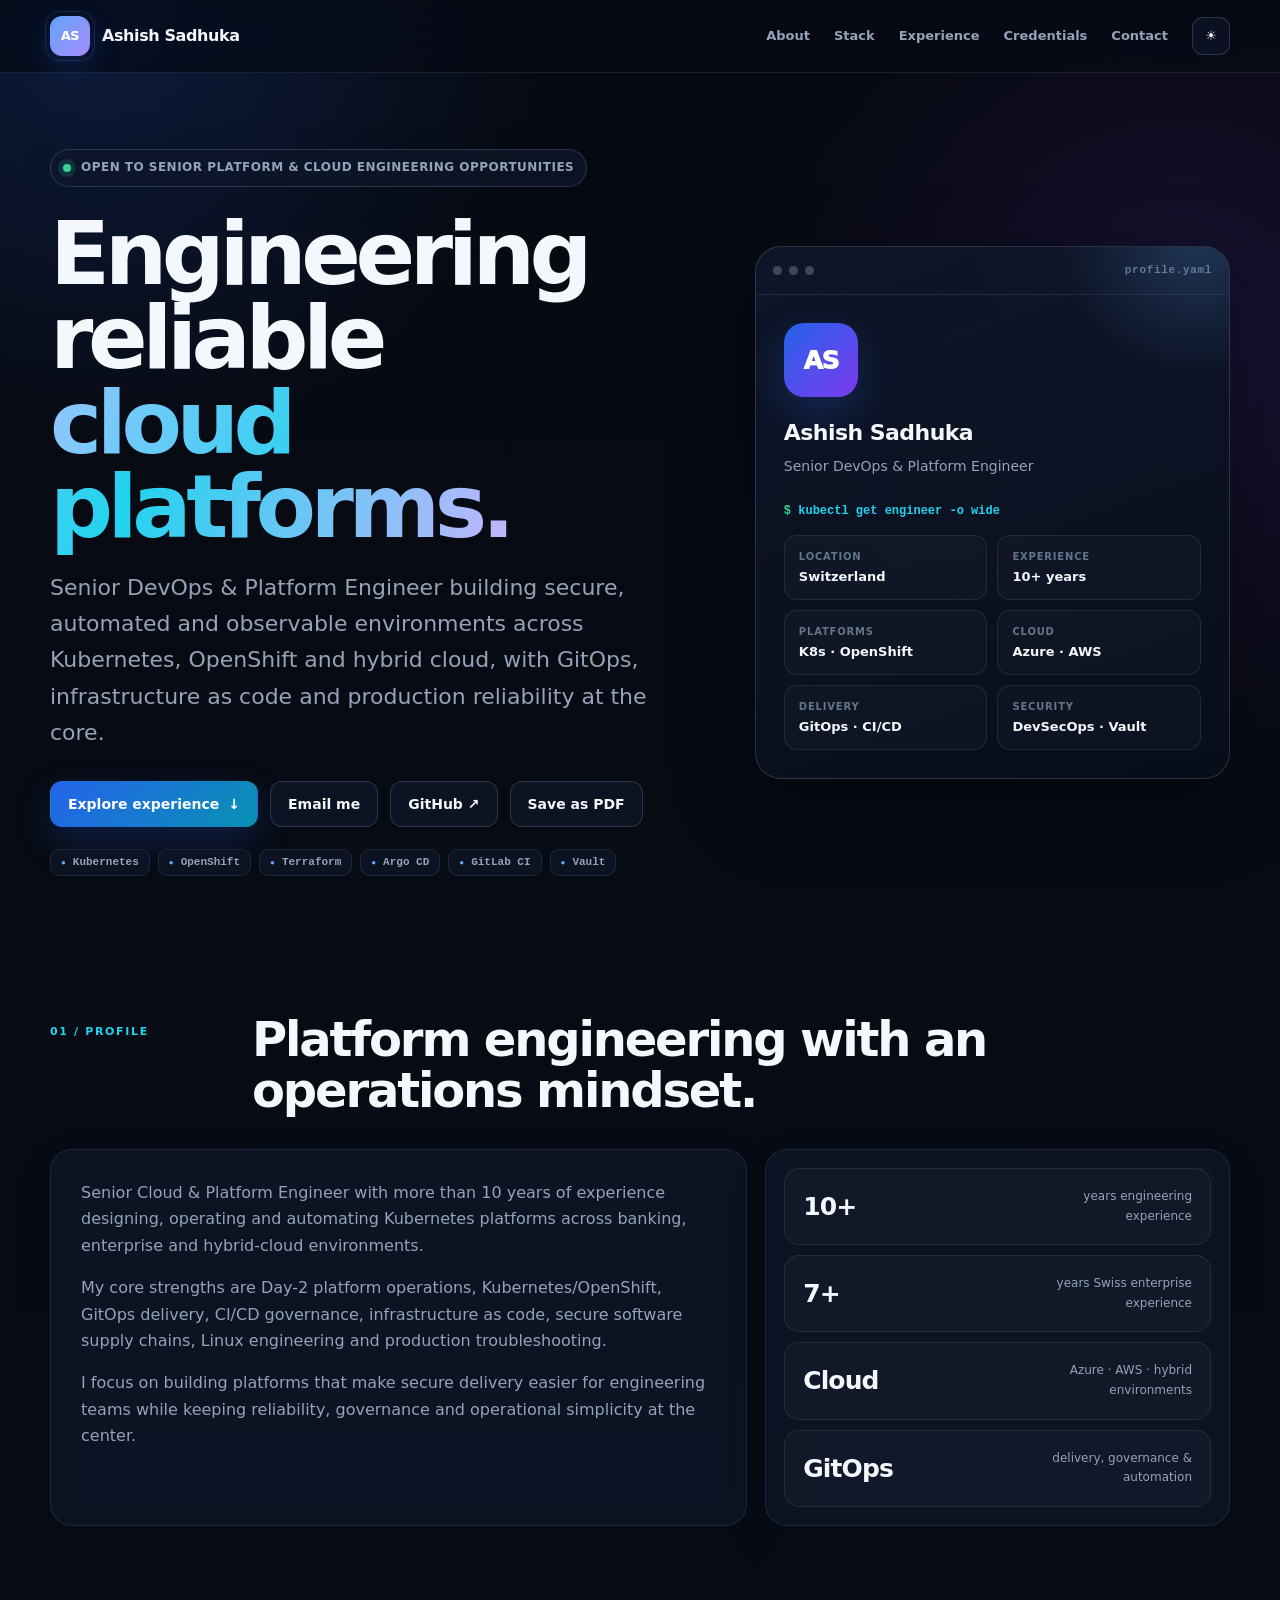
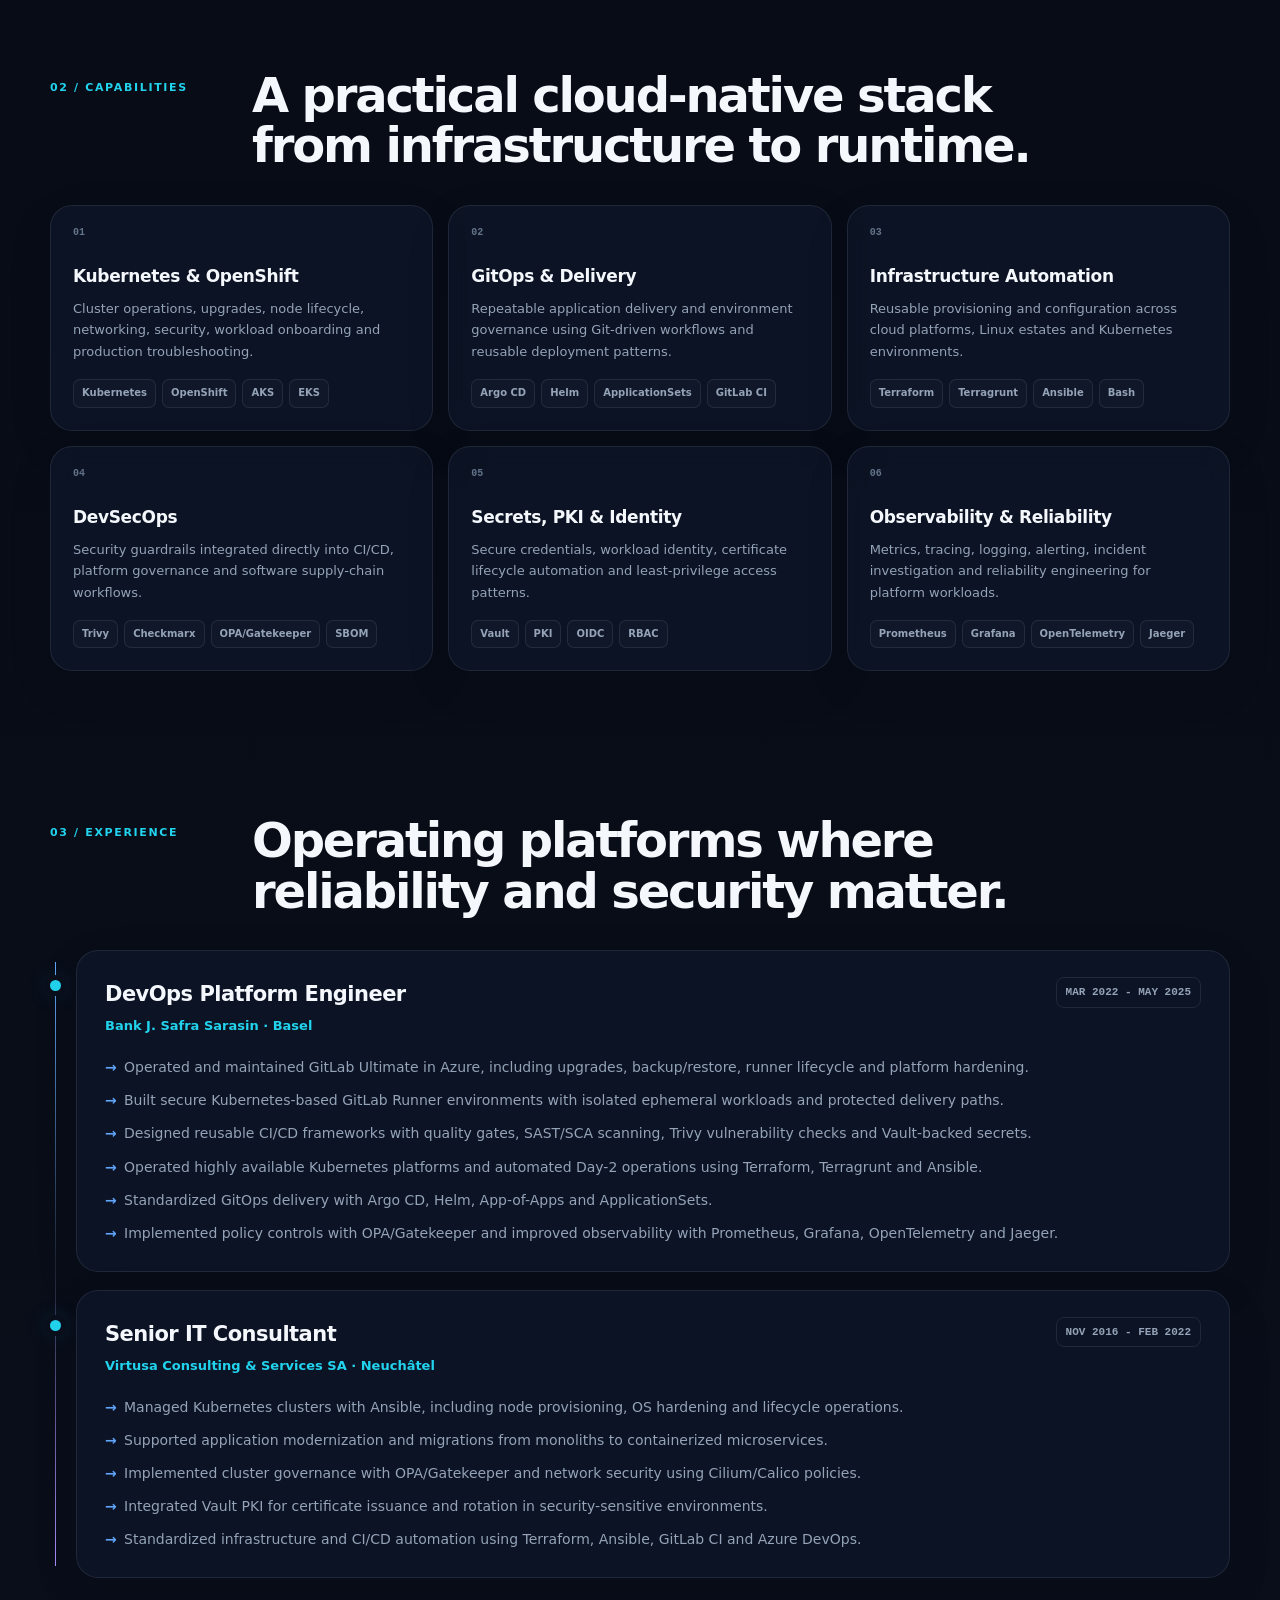
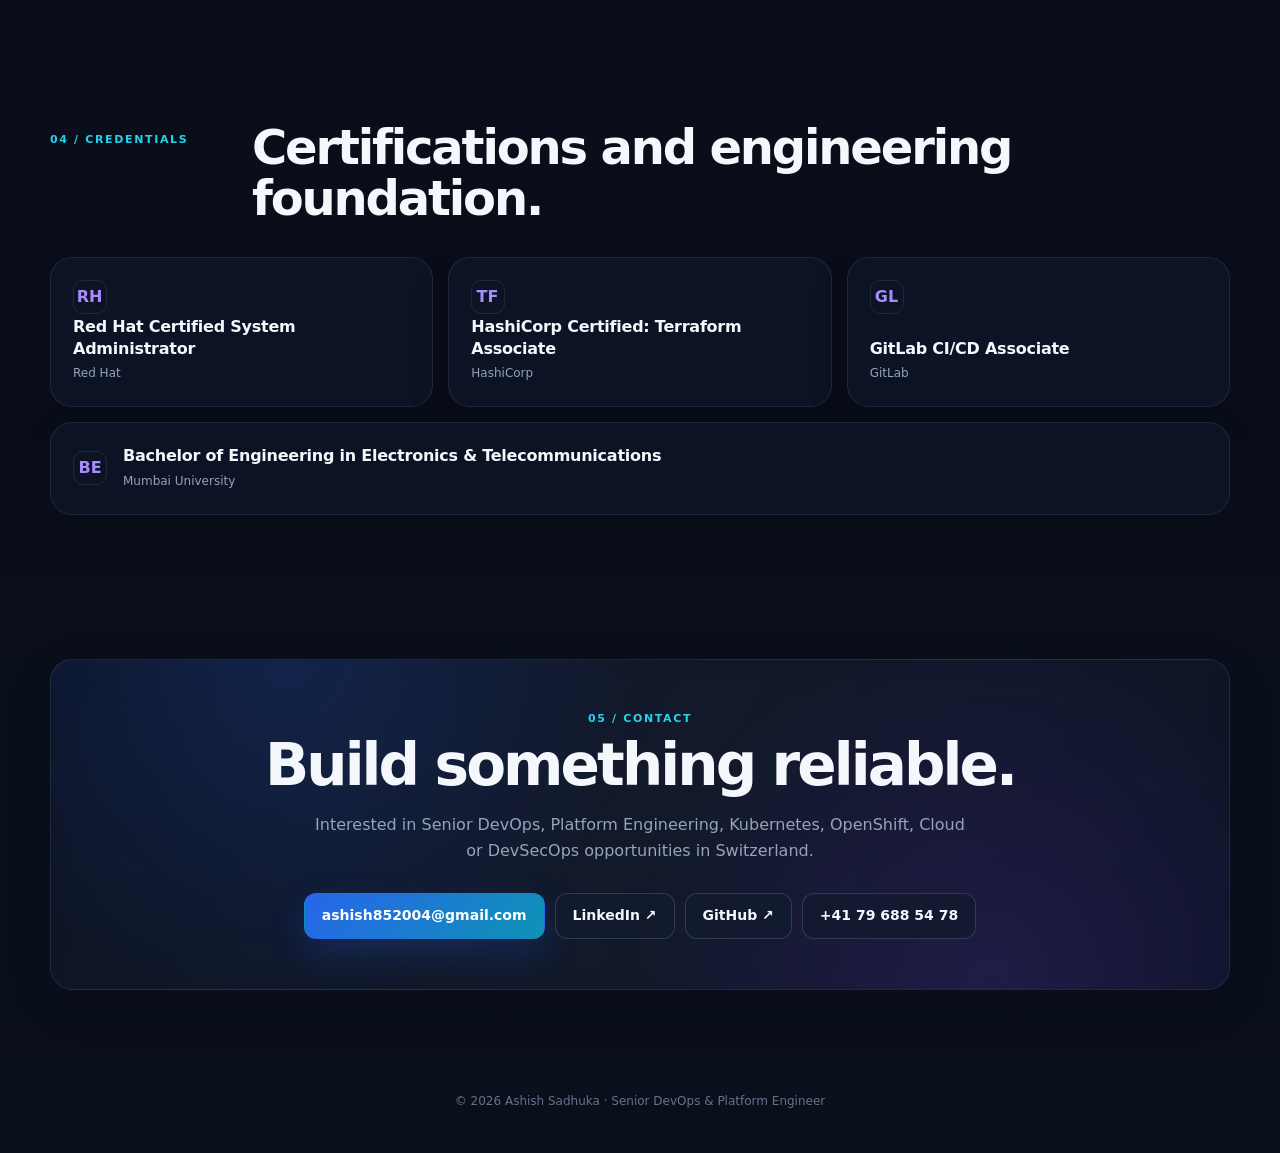
==== resume.html @ b778c5a0 "Build portfolio blog and email contact site" ====
<!DOCTYPE html>
<html lang="en">
<head>
  <meta charset="UTF-8" />
  <meta name="viewport" content="width=device-width, initial-scale=1.0" />
  <meta name="description" content="Ashish Sadhuka, Senior DevOps & Platform Engineer specializing in Kubernetes, OpenShift, GitOps, DevSecOps, Terraform and cloud platforms." />
  <meta name="theme-color" content="#070a12" />
  <meta property="og:title" content="Ashish Sadhuka | Senior DevOps & Platform Engineer" />
  <meta property="og:description" content="Kubernetes, OpenShift, GitOps, DevSecOps, Terraform and cloud platform engineering." />
  <title>Ashish Sadhuka | Senior DevOps & Platform Engineer</title>
  <style>
    :root {
      --bg: #070a12;
      --bg-2: #0a0f1c;
      --surface: rgba(15, 23, 42, 0.72);
      --surface-2: rgba(17, 24, 39, 0.94);
      --surface-hover: rgba(23, 34, 55, 0.92);
      --text: #f4f7fb;
      --muted: #94a3b8;
      --muted-2: #64748b;
      --line: rgba(148, 163, 184, 0.14);
      --line-strong: rgba(148, 163, 184, 0.24);
      --blue: #60a5fa;
      --cyan: #22d3ee;
      --violet: #a78bfa;
      --green: #34d399;
      --shadow: 0 24px 80px rgba(0,0,0,.36);
      --radius: 22px;
      --max: 1180px;
    }

    body.light {
      --bg: #f7f9fc;
      --bg-2: #eef2f7;
      --surface: rgba(255,255,255,.82);
      --surface-2: #ffffff;
      --surface-hover: #ffffff;
      --text: #0f172a;
      --muted: #5f6f84;
      --muted-2: #7c8a9c;
      --line: rgba(15,23,42,.10);
      --line-strong: rgba(15,23,42,.16);
      --blue: #2563eb;
      --cyan: #0891b2;
      --violet: #7c3aed;
      --green: #059669;
      --shadow: 0 24px 70px rgba(15,23,42,.10);
    }

    * { box-sizing: border-box; }
    html { scroll-behavior: smooth; }
    body {
      margin: 0;
      color: var(--text);
      background:
        radial-gradient(circle at 8% 0%, rgba(37,99,235,.20), transparent 28rem),
        radial-gradient(circle at 92% 8%, rgba(124,58,237,.14), transparent 26rem),
        linear-gradient(180deg, var(--bg), var(--bg-2));
      font-family: Inter, ui-sans-serif, system-ui, -apple-system, BlinkMacSystemFont, "Segoe UI", sans-serif;
      line-height: 1.65;
      min-height: 100vh;
      overflow-x: hidden;
      transition: color .2s ease, background .2s ease;
    }

    body::before {
      content: "";
      position: fixed;
      inset: 0;
      pointer-events: none;
      z-index: -1;
      background-image:
        linear-gradient(var(--line) 1px, transparent 1px),
        linear-gradient(90deg, var(--line) 1px, transparent 1px);
      background-size: 52px 52px;
      mask-image: linear-gradient(to bottom, rgba(0,0,0,.38), transparent 64%);
      opacity: .28;
    }

    *::selection { background: rgba(96,165,250,.28); }
    a { color: inherit; text-decoration: none; }
    button { font: inherit; }
    .wrap { width: min(calc(100% - 40px), var(--max)); margin: 0 auto; }

    .nav-shell {
      position: sticky;
      top: 0;
      z-index: 100;
      border-bottom: 1px solid var(--line);
      background: color-mix(in srgb, var(--bg) 72%, transparent);
      backdrop-filter: blur(18px) saturate(150%);
    }

    nav {
      min-height: 72px;
      display: flex;
      align-items: center;
      justify-content: space-between;
      gap: 22px;
    }

    .brand { display:flex; align-items:center; gap:12px; font-weight:850; letter-spacing:-.025em; }
    .brand-mark {
      width: 40px;
      height: 40px;
      border-radius: 12px;
      display: grid;
      place-items: center;
      color: white;
      font-size: 13px;
      font-weight: 900;
      background: linear-gradient(135deg, var(--blue), var(--violet));
      box-shadow: 0 10px 28px rgba(37,99,235,.25);
      position: relative;
    }
    .brand-mark::after {
      content: "";
      position:absolute;
      inset:-5px;
      border:1px solid rgba(96,165,250,.16);
      border-radius:15px;
    }

    .nav-links { display:flex; align-items:center; gap:24px; color:var(--muted); font-size:13px; font-weight:700; }
    .nav-links a { transition: color .18s ease; }
    .nav-links a:hover { color: var(--text); }
    .icon-btn {
      width: 38px;
      height: 38px;
      border-radius: 11px;
      border: 1px solid var(--line-strong);
      background: var(--surface);
      color: var(--text);
      cursor:pointer;
      transition: .18s ease;
    }
    .icon-btn:hover { transform: translateY(-1px); border-color: rgba(96,165,250,.45); }

    .hero {
      min-height: calc(100vh - 72px);
      padding: 76px 0 66px;
      display:grid;
      grid-template-columns: minmax(0, 1.15fr) minmax(330px, .85fr);
      gap: 62px;
      align-items:center;
    }

    .eyebrow {
      display:inline-flex;
      align-items:center;
      gap:10px;
      padding:8px 12px;
      border-radius:999px;
      border:1px solid var(--line-strong);
      background:var(--surface);
      color:var(--muted);
      font-size:12px;
      font-weight:800;
      letter-spacing:.04em;
      text-transform:uppercase;
      box-shadow: 0 10px 40px rgba(0,0,0,.08);
    }
    .dot {
      width:8px;
      height:8px;
      border-radius:999px;
      background:var(--green);
      box-shadow:0 0 0 5px color-mix(in srgb,var(--green) 14%,transparent);
    }

    h1 {
      margin: 25px 0 20px;
      font-size: clamp(48px, 7vw, 88px);
      line-height: .96;
      letter-spacing: -.062em;
      max-width: 850px;
    }
    .gradient-text {
      background: linear-gradient(110deg, #93c5fd 0%, var(--cyan) 45%, #c4b5fd 100%);
      -webkit-background-clip:text;
      background-clip:text;
      color:transparent;
    }
    body.light .gradient-text { background:linear-gradient(110deg,#2563eb,#0891b2,#7c3aed); -webkit-background-clip:text; background-clip:text; color:transparent; }

    .hero-sub {
      margin: 0;
      max-width: 770px;
      color: var(--muted);
      font-size: clamp(18px, 2vw, 22px);
      line-height:1.65;
    }

    .actions { display:flex; flex-wrap:wrap; gap:12px; margin-top:30px; }
    .btn {
      display:inline-flex;
      align-items:center;
      justify-content:center;
      gap:9px;
      min-height:46px;
      padding:0 17px;
      border:1px solid var(--line-strong);
      border-radius:12px;
      background:var(--surface);
      color:var(--text);
      font-weight:800;
      font-size:14px;
      cursor:pointer;
      transition: transform .18s ease, border-color .18s ease, background .18s ease;
    }
    .btn:hover { transform:translateY(-2px); border-color:rgba(96,165,250,.5); background:var(--surface-hover); }
    .btn.primary {
      border-color:transparent;
      color:#fff;
      background:linear-gradient(135deg,#2563eb,#0891b2);
      box-shadow:0 14px 35px rgba(37,99,235,.22);
    }

    .hero-side { position:relative; }
    .terminal {
      position:relative;
      overflow:hidden;
      border:1px solid var(--line-strong);
      border-radius:26px;
      background:linear-gradient(160deg, rgba(15,23,42,.94), rgba(8,14,27,.88));
      box-shadow:var(--shadow);
    }
    body.light .terminal { background:linear-gradient(160deg,#fff,#f8fafc); }
    .terminal::before {
      content:"";
      position:absolute;
      width:280px;
      height:280px;
      border-radius:50%;
      top:-150px;
      right:-110px;
      background:radial-gradient(circle,rgba(96,165,250,.23),transparent 70%);
    }
    .terminal-bar {
      min-height:48px;
      padding:0 17px;
      display:flex;
      align-items:center;
      justify-content:space-between;
      border-bottom:1px solid var(--line);
      color:var(--muted-2);
      font: 700 11px/1 ui-monospace,SFMono-Regular,Menlo,Consolas,monospace;
      letter-spacing:.06em;
    }
    .terminal-dots { display:flex; gap:7px; }
    .terminal-dots i { width:9px; height:9px; border-radius:50%; display:block; background:var(--muted-2); opacity:.55; }
    .terminal-body { padding:28px; position:relative; z-index:1; }
    .avatar {
      width:74px;
      height:74px;
      border-radius:20px;
      display:grid;
      place-items:center;
      color:#fff;
      font-size:25px;
      font-weight:950;
      letter-spacing:-.05em;
      background:linear-gradient(135deg,#2563eb,#7c3aed);
      box-shadow:0 16px 42px rgba(37,99,235,.26);
      margin-bottom:18px;
    }
    .mini-title { font-size:22px; font-weight:900; letter-spacing:-.025em; }
    .mini-role { margin-top:3px; color:var(--muted); font-size:14px; }
    .command { margin:24px 0 4px; color:var(--cyan); font:700 12px/1.6 ui-monospace,SFMono-Regular,Menlo,Consolas,monospace; }
    .command::before { content:"$ "; color:var(--green); }
    .profile-grid { display:grid; grid-template-columns:1fr 1fr; gap:10px; margin-top:14px; }
    .profile-cell {
      padding:13px 14px;
      border:1px solid var(--line);
      border-radius:13px;
      background:rgba(255,255,255,.025);
    }
    body.light .profile-cell { background:rgba(15,23,42,.025); }
    .profile-cell small { display:block; color:var(--muted-2); font-size:10px; font-weight:850; text-transform:uppercase; letter-spacing:.08em; margin-bottom:3px; }
    .profile-cell strong { display:block; font-size:13px; line-height:1.35; }

    .tech-strip {
      margin-top: 22px;
      display:flex;
      flex-wrap:wrap;
      gap:8px;
    }
    .tech-pill {
      display:inline-flex;
      align-items:center;
      gap:7px;
      padding:7px 10px;
      border-radius:9px;
      border:1px solid var(--line);
      background:var(--surface);
      color:var(--muted);
      font:700 11px/1 ui-monospace,SFMono-Regular,Menlo,Consolas,monospace;
    }
    .tech-pill::before { content:"●"; color:var(--blue); font-size:8px; }

    .section { padding: 72px 0; }
    .section-title { display:grid; grid-template-columns:180px 1fr; gap:22px; align-items:start; margin-bottom:34px; }
    .section-kicker { color:var(--cyan); font-size:11px; font-weight:900; letter-spacing:.15em; text-transform:uppercase; padding-top:9px; }
    .section-title h2 { margin:0; font-size:clamp(30px,4vw,48px); line-height:1.05; letter-spacing:-.045em; max-width:780px; }

    .card {
      border:1px solid var(--line);
      background:var(--surface);
      border-radius:var(--radius);
      box-shadow:0 16px 50px rgba(0,0,0,.08);
      backdrop-filter:blur(10px);
    }

    .about-grid { display:grid; grid-template-columns:1.2fr .8fr; gap:18px; }
    .about-copy { padding:30px; }
    .about-copy p { margin:0 0 16px; color:var(--muted); font-size:16px; }
    .about-copy p:last-child { margin-bottom:0; }
    .metrics { padding:18px; display:grid; grid-template-columns:1fr; gap:10px; }
    .metric {
      padding:17px 18px;
      border:1px solid var(--line);
      border-radius:15px;
      background:rgba(255,255,255,.022);
      display:flex;
      align-items:center;
      justify-content:space-between;
      gap:20px;
    }
    body.light .metric { background:rgba(15,23,42,.018); }
    .metric strong { font-size:25px; letter-spacing:-.035em; }
    .metric span { color:var(--muted); font-size:12px; text-align:right; max-width:150px; }

    .skills { display:grid; grid-template-columns:repeat(3,minmax(0,1fr)); gap:15px; }
    .skill-card {
      padding:22px;
      position:relative;
      overflow:hidden;
      transition:transform .2s ease,border-color .2s ease,background .2s ease;
    }
    .skill-card:hover { transform:translateY(-4px); border-color:rgba(96,165,250,.34); background:var(--surface-hover); }
    .skill-no { color:var(--muted-2); font:800 10px/1 ui-monospace,SFMono-Regular,Menlo,Consolas,monospace; margin-bottom:24px; }
    .skill-card h3 { margin:0 0 8px; font-size:17px; letter-spacing:-.02em; }
    .skill-card p { margin:0; color:var(--muted); font-size:13px; min-height:62px; }
    .tags { display:flex; flex-wrap:wrap; gap:6px; margin-top:17px; }
    .tag { padding:5px 8px; border-radius:7px; border:1px solid var(--line); color:var(--muted); font-size:10px; font-weight:800; background:rgba(255,255,255,.02); }

    .timeline { position:relative; padding-left:26px; }
    .timeline::before { content:""; position:absolute; left:5px; top:12px; bottom:12px; width:1px; background:linear-gradient(var(--blue),var(--line),var(--violet)); }
    .job { position:relative; margin-bottom:18px; }
    .job:last-child { margin-bottom:0; }
    .job::before { content:""; position:absolute; left:-26px; top:30px; width:11px; height:11px; border-radius:50%; background:var(--cyan); box-shadow:0 0 0 5px var(--bg-2),0 0 22px rgba(34,211,238,.38); }
    .job-card { padding:26px 28px; }
    .job-head { display:flex; align-items:flex-start; justify-content:space-between; gap:20px; }
    .job h3 { margin:0; font-size:21px; letter-spacing:-.025em; }
    .company { margin-top:3px; color:var(--cyan); font-weight:800; font-size:13px; }
    .date { color:var(--muted); font:700 11px/1.5 ui-monospace,SFMono-Regular,Menlo,Consolas,monospace; white-space:nowrap; padding:6px 9px; border:1px solid var(--line); border-radius:8px; }
    .job ul { margin:20px 0 0; padding:0; list-style:none; display:grid; gap:10px; }
    .job li { color:var(--muted); font-size:14px; padding-left:19px; position:relative; }
    .job li::before { content:"→"; position:absolute; left:0; color:var(--blue); font-weight:900; }

    .cert-grid { display:grid; grid-template-columns:repeat(3,minmax(0,1fr)); gap:15px; }
    .cert { padding:22px; min-height:150px; display:flex; flex-direction:column; justify-content:space-between; transition:transform .2s ease,border-color .2s ease; }
    .cert:hover { transform:translateY(-3px); border-color:rgba(167,139,250,.36); }
    .cert-icon { width:34px; height:34px; border-radius:10px; display:grid; place-items:center; border:1px solid var(--line); color:var(--violet); font-weight:900; }
    .cert-name { font-weight:850; letter-spacing:-.015em; line-height:1.35; }
    .cert-org { margin-top:5px; color:var(--muted); font-size:12px; }
    .education { grid-column:1/-1; min-height:auto; display:grid; grid-template-columns:auto 1fr; align-items:center; gap:16px; }

    .contact {
      padding:50px;
      position:relative;
      overflow:hidden;
      text-align:center;
      background:
        radial-gradient(circle at 20% 0%,rgba(37,99,235,.18),transparent 35%),
        radial-gradient(circle at 80% 100%,rgba(124,58,237,.16),transparent 36%),
        var(--surface);
    }
    .contact::before { content:""; position:absolute; inset:0; background:linear-gradient(120deg,transparent,rgba(255,255,255,.025),transparent); pointer-events:none; }
    .contact .section-kicker { padding:0; }
    .contact h2 { margin:8px auto 0; font-size:clamp(34px,5vw,58px); line-height:1; letter-spacing:-.05em; }
    .contact p { max-width:650px; margin:18px auto 28px; color:var(--muted); }
    .contact-links { display:flex; justify-content:center; flex-wrap:wrap; gap:10px; }

    footer { padding:30px 0 42px; color:var(--muted-2); font-size:12px; text-align:center; }

    .reveal { opacity:0; transform:translateY(14px); transition:opacity .5s ease,transform .5s ease; }
    .reveal.visible { opacity:1; transform:none; }

    @media (max-width: 960px) {
      .hero { grid-template-columns:1fr; min-height:auto; padding-top:62px; }
      .hero-side { max-width:650px; }
      .skills, .cert-grid { grid-template-columns:1fr 1fr; }
      .section-title { grid-template-columns:1fr; gap:8px; }
      .section-kicker { padding-top:0; }
    }

    @media (max-width: 680px) {
      .wrap { width:min(calc(100% - 24px),var(--max)); }
      .nav-links a { display:none; }
      .nav-links { gap:8px; }
      .hero { padding:46px 0 42px; gap:34px; }
      h1 { font-size:50px; }
      .hero-sub { font-size:17px; }
      .profile-grid, .skills, .cert-grid, .about-grid { grid-template-columns:1fr; }
      .profile-cell { padding:12px; }
      .section { padding:52px 0; }
      .section-title h2 { font-size:34px; }
      .job-head { flex-direction:column; gap:10px; }
      .date { white-space:normal; }
      .job-card { padding:22px; }
      .education { grid-column:auto; grid-template-columns:auto 1fr; }
      .contact { padding:34px 20px; }
      .actions .btn { width:100%; }
    }

    @media print {
      .nav-shell,.actions,.contact .btn,footer,.tech-strip { display:none!important; }
      body { background:#fff; color:#111827; }
      body::before { display:none; }
      .hero { min-height:auto; padding:20px 0; }
      .card,.terminal { box-shadow:none; background:#fff; border-color:#d1d5db; break-inside:avoid; }
      .reveal { opacity:1!important; transform:none!important; }
      .section { padding:24px 0; }
    }
  </style>
</head>
<body>
  <div class="nav-shell">
    <div class="wrap">
      <nav aria-label="Primary navigation">
        <a class="brand" href="#top"><span class="brand-mark">AS</span><span>Ashish Sadhuka</span></a>
        <div class="nav-links">
          <a href="#about">About</a>
          <a href="#skills">Stack</a>
          <a href="#experience">Experience</a>
          <a href="#certifications">Credentials</a>
          <a href="#contact">Contact</a>
          <button class="icon-btn" id="themeToggle" aria-label="Toggle light and dark mode">☀︎</button>
        </div>
      </nav>
    </div>
  </div>

  <main id="top">
    <div class="wrap">
      <section class="hero">
        <div>
          <div class="eyebrow"><span class="dot"></span> Open to senior platform & cloud engineering opportunities</div>
          <h1>Engineering reliable<br><span class="gradient-text">cloud platforms.</span></h1>
          <p class="hero-sub">Senior DevOps & Platform Engineer building secure, automated and observable environments across Kubernetes, OpenShift and hybrid cloud, with GitOps, infrastructure as code and production reliability at the core.</p>
          <div class="actions">
            <a class="btn primary" href="#experience">Explore experience <span>↓</span></a>
            <a class="btn" href="mailto:ashish852004@gmail.com">Email me</a>
            <a class="btn" href="https://github.com/sadhu8524/online-resume" target="_blank" rel="noopener">GitHub ↗</a>
            <button class="btn" onclick="window.print()">Save as PDF</button>
          </div>
          <div class="tech-strip" aria-label="Selected technologies">
            <span class="tech-pill">Kubernetes</span><span class="tech-pill">OpenShift</span><span class="tech-pill">Terraform</span><span class="tech-pill">Argo CD</span><span class="tech-pill">GitLab CI</span><span class="tech-pill">Vault</span>
          </div>
        </div>

        <div class="hero-side reveal">
          <div class="terminal">
            <div class="terminal-bar">
              <div class="terminal-dots"><i></i><i></i><i></i></div>
              <span>profile.yaml</span>
            </div>
            <div class="terminal-body">
              <div class="avatar">AS</div>
              <div class="mini-title">Ashish Sadhuka</div>
              <div class="mini-role">Senior DevOps & Platform Engineer</div>
              <div class="command">kubectl get engineer -o wide</div>
              <div class="profile-grid">
                <div class="profile-cell"><small>Location</small><strong>Switzerland</strong></div>
                <div class="profile-cell"><small>Experience</small><strong>10+ years</strong></div>
                <div class="profile-cell"><small>Platforms</small><strong>K8s · OpenShift</strong></div>
                <div class="profile-cell"><small>Cloud</small><strong>Azure · AWS</strong></div>
                <div class="profile-cell"><small>Delivery</small><strong>GitOps · CI/CD</strong></div>
                <div class="profile-cell"><small>Security</small><strong>DevSecOps · Vault</strong></div>
              </div>
            </div>
          </div>
        </div>
      </section>
    </div>

    <section class="section" id="about">
      <div class="wrap">
        <div class="section-title reveal">
          <div class="section-kicker">01 / Profile</div>
          <h2>Platform engineering with an operations mindset.</h2>
        </div>
        <div class="about-grid">
          <div class="card about-copy reveal">
            <p>Senior Cloud & Platform Engineer with more than 10 years of experience designing, operating and automating Kubernetes platforms across banking, enterprise and hybrid-cloud environments.</p>
            <p>My core strengths are Day-2 platform operations, Kubernetes/OpenShift, GitOps delivery, CI/CD governance, infrastructure as code, secure software supply chains, Linux engineering and production troubleshooting.</p>
            <p>I focus on building platforms that make secure delivery easier for engineering teams while keeping reliability, governance and operational simplicity at the center.</p>
          </div>
          <div class="card metrics reveal">
            <div class="metric"><strong>10+</strong><span>years engineering experience</span></div>
            <div class="metric"><strong>7+</strong><span>years Swiss enterprise experience</span></div>
            <div class="metric"><strong>Cloud</strong><span>Azure · AWS · hybrid environments</span></div>
            <div class="metric"><strong>GitOps</strong><span>delivery, governance & automation</span></div>
          </div>
        </div>
      </div>
    </section>

    <section class="section" id="skills">
      <div class="wrap">
        <div class="section-title reveal">
          <div class="section-kicker">02 / Capabilities</div>
          <h2>A practical cloud-native stack from infrastructure to runtime.</h2>
        </div>
        <div class="skills">
          <article class="card skill-card reveal"><div class="skill-no">01</div><h3>Kubernetes & OpenShift</h3><p>Cluster operations, upgrades, node lifecycle, networking, security, workload onboarding and production troubleshooting.</p><div class="tags"><span class="tag">Kubernetes</span><span class="tag">OpenShift</span><span class="tag">AKS</span><span class="tag">EKS</span></div></article>
          <article class="card skill-card reveal"><div class="skill-no">02</div><h3>GitOps & Delivery</h3><p>Repeatable application delivery and environment governance using Git-driven workflows and reusable deployment patterns.</p><div class="tags"><span class="tag">Argo CD</span><span class="tag">Helm</span><span class="tag">ApplicationSets</span><span class="tag">GitLab CI</span></div></article>
          <article class="card skill-card reveal"><div class="skill-no">03</div><h3>Infrastructure Automation</h3><p>Reusable provisioning and configuration across cloud platforms, Linux estates and Kubernetes environments.</p><div class="tags"><span class="tag">Terraform</span><span class="tag">Terragrunt</span><span class="tag">Ansible</span><span class="tag">Bash</span></div></article>
          <article class="card skill-card reveal"><div class="skill-no">04</div><h3>DevSecOps</h3><p>Security guardrails integrated directly into CI/CD, platform governance and software supply-chain workflows.</p><div class="tags"><span class="tag">Trivy</span><span class="tag">Checkmarx</span><span class="tag">OPA/Gatekeeper</span><span class="tag">SBOM</span></div></article>
          <article class="card skill-card reveal"><div class="skill-no">05</div><h3>Secrets, PKI & Identity</h3><p>Secure credentials, workload identity, certificate lifecycle automation and least-privilege access patterns.</p><div class="tags"><span class="tag">Vault</span><span class="tag">PKI</span><span class="tag">OIDC</span><span class="tag">RBAC</span></div></article>
          <article class="card skill-card reveal"><div class="skill-no">06</div><h3>Observability & Reliability</h3><p>Metrics, tracing, logging, alerting, incident investigation and reliability engineering for platform workloads.</p><div class="tags"><span class="tag">Prometheus</span><span class="tag">Grafana</span><span class="tag">OpenTelemetry</span><span class="tag">Jaeger</span></div></article>
        </div>
      </div>
    </section>

    <section class="section" id="experience">
      <div class="wrap">
        <div class="section-title reveal">
          <div class="section-kicker">03 / Experience</div>
          <h2>Operating platforms where reliability and security matter.</h2>
        </div>
        <div class="timeline">
          <article class="job reveal">
            <div class="card job-card">
              <div class="job-head">
                <div><h3>DevOps Platform Engineer</h3><div class="company">Bank J. Safra Sarasin · Basel</div></div>
                <div class="date">MAR 2022 - MAY 2025</div>
              </div>
              <ul>
                <li>Operated and maintained GitLab Ultimate in Azure, including upgrades, backup/restore, runner lifecycle and platform hardening.</li>
                <li>Built secure Kubernetes-based GitLab Runner environments with isolated ephemeral workloads and protected delivery paths.</li>
                <li>Designed reusable CI/CD frameworks with quality gates, SAST/SCA scanning, Trivy vulnerability checks and Vault-backed secrets.</li>
                <li>Operated highly available Kubernetes platforms and automated Day-2 operations using Terraform, Terragrunt and Ansible.</li>
                <li>Standardized GitOps delivery with Argo CD, Helm, App-of-Apps and ApplicationSets.</li>
                <li>Implemented policy controls with OPA/Gatekeeper and improved observability with Prometheus, Grafana, OpenTelemetry and Jaeger.</li>
              </ul>
            </div>
          </article>

          <article class="job reveal">
            <div class="card job-card">
              <div class="job-head">
                <div><h3>Senior IT Consultant</h3><div class="company">Virtusa Consulting & Services SA · Neuchâtel</div></div>
                <div class="date">NOV 2016 - FEB 2022</div>
              </div>
              <ul>
                <li>Managed Kubernetes clusters with Ansible, including node provisioning, OS hardening and lifecycle operations.</li>
                <li>Supported application modernization and migrations from monoliths to containerized microservices.</li>
                <li>Implemented cluster governance with OPA/Gatekeeper and network security using Cilium/Calico policies.</li>
                <li>Integrated Vault PKI for certificate issuance and rotation in security-sensitive environments.</li>
                <li>Standardized infrastructure and CI/CD automation using Terraform, Ansible, GitLab CI and Azure DevOps.</li>
              </ul>
            </div>
          </article>
        </div>
      </div>
    </section>

    <section class="section" id="certifications">
      <div class="wrap">
        <div class="section-title reveal">
          <div class="section-kicker">04 / Credentials</div>
          <h2>Certifications and engineering foundation.</h2>
        </div>
        <div class="cert-grid">
          <div class="card cert reveal"><div class="cert-icon">RH</div><div><div class="cert-name">Red Hat Certified System Administrator</div><div class="cert-org">Red Hat</div></div></div>
          <div class="card cert reveal"><div class="cert-icon">TF</div><div><div class="cert-name">HashiCorp Certified: Terraform Associate</div><div class="cert-org">HashiCorp</div></div></div>
          <div class="card cert reveal"><div class="cert-icon">GL</div><div><div class="cert-name">GitLab CI/CD Associate</div><div class="cert-org">GitLab</div></div></div>
          <div class="card cert education reveal"><div class="cert-icon">BE</div><div><div class="cert-name">Bachelor of Engineering in Electronics & Telecommunications</div><div class="cert-org">Mumbai University</div></div></div>
        </div>
      </div>
    </section>

    <section class="section" id="contact">
      <div class="wrap">
        <div class="card contact reveal">
          <div class="section-kicker">05 / Contact</div>
          <h2>Build something reliable.</h2>
          <p>Interested in Senior DevOps, Platform Engineering, Kubernetes, OpenShift, Cloud or DevSecOps opportunities in Switzerland.</p>
          <div class="contact-links">
            <a class="btn primary" href="mailto:ashish852004@gmail.com">ashish852004@gmail.com</a>
            <a class="btn" href="https://linkedin.com/in/ashishsadhuka/" target="_blank" rel="noopener">LinkedIn ↗</a>
            <a class="btn" href="https://github.com/sadhu8524" target="_blank" rel="noopener">GitHub ↗</a>
            <a class="btn" href="tel:+41796885478">+41 79 688 54 78</a>
          </div>
        </div>
      </div>
    </section>
  </main>

  <footer><div class="wrap">© <span id="year"></span> Ashish Sadhuka · Senior DevOps & Platform Engineer</div></footer>

  <script>
    const body = document.body;
    const toggle = document.getElementById('themeToggle');
    const savedTheme = localStorage.getItem('resume-theme');
    if (savedTheme === 'light') body.classList.add('light');

    function updateToggle() {
      toggle.textContent = body.classList.contains('light') ? '◐' : '☀︎';
    }
    updateToggle();

    toggle.addEventListener('click', () => {
      body.classList.toggle('light');
      localStorage.setItem('resume-theme', body.classList.contains('light') ? 'light' : 'dark');
      updateToggle();
    });

    document.getElementById('year').textContent = new Date().getFullYear();

    const observer = new IntersectionObserver(entries => {
      entries.forEach(entry => {
        if (entry.isIntersecting) {
          entry.target.classList.add('visible');
          observer.unobserve(entry.target);
        }
      });
    }, { threshold: .08 });

    document.querySelectorAll('.reveal').forEach(el => observer.observe(el));
  </script>
</body>
</html>
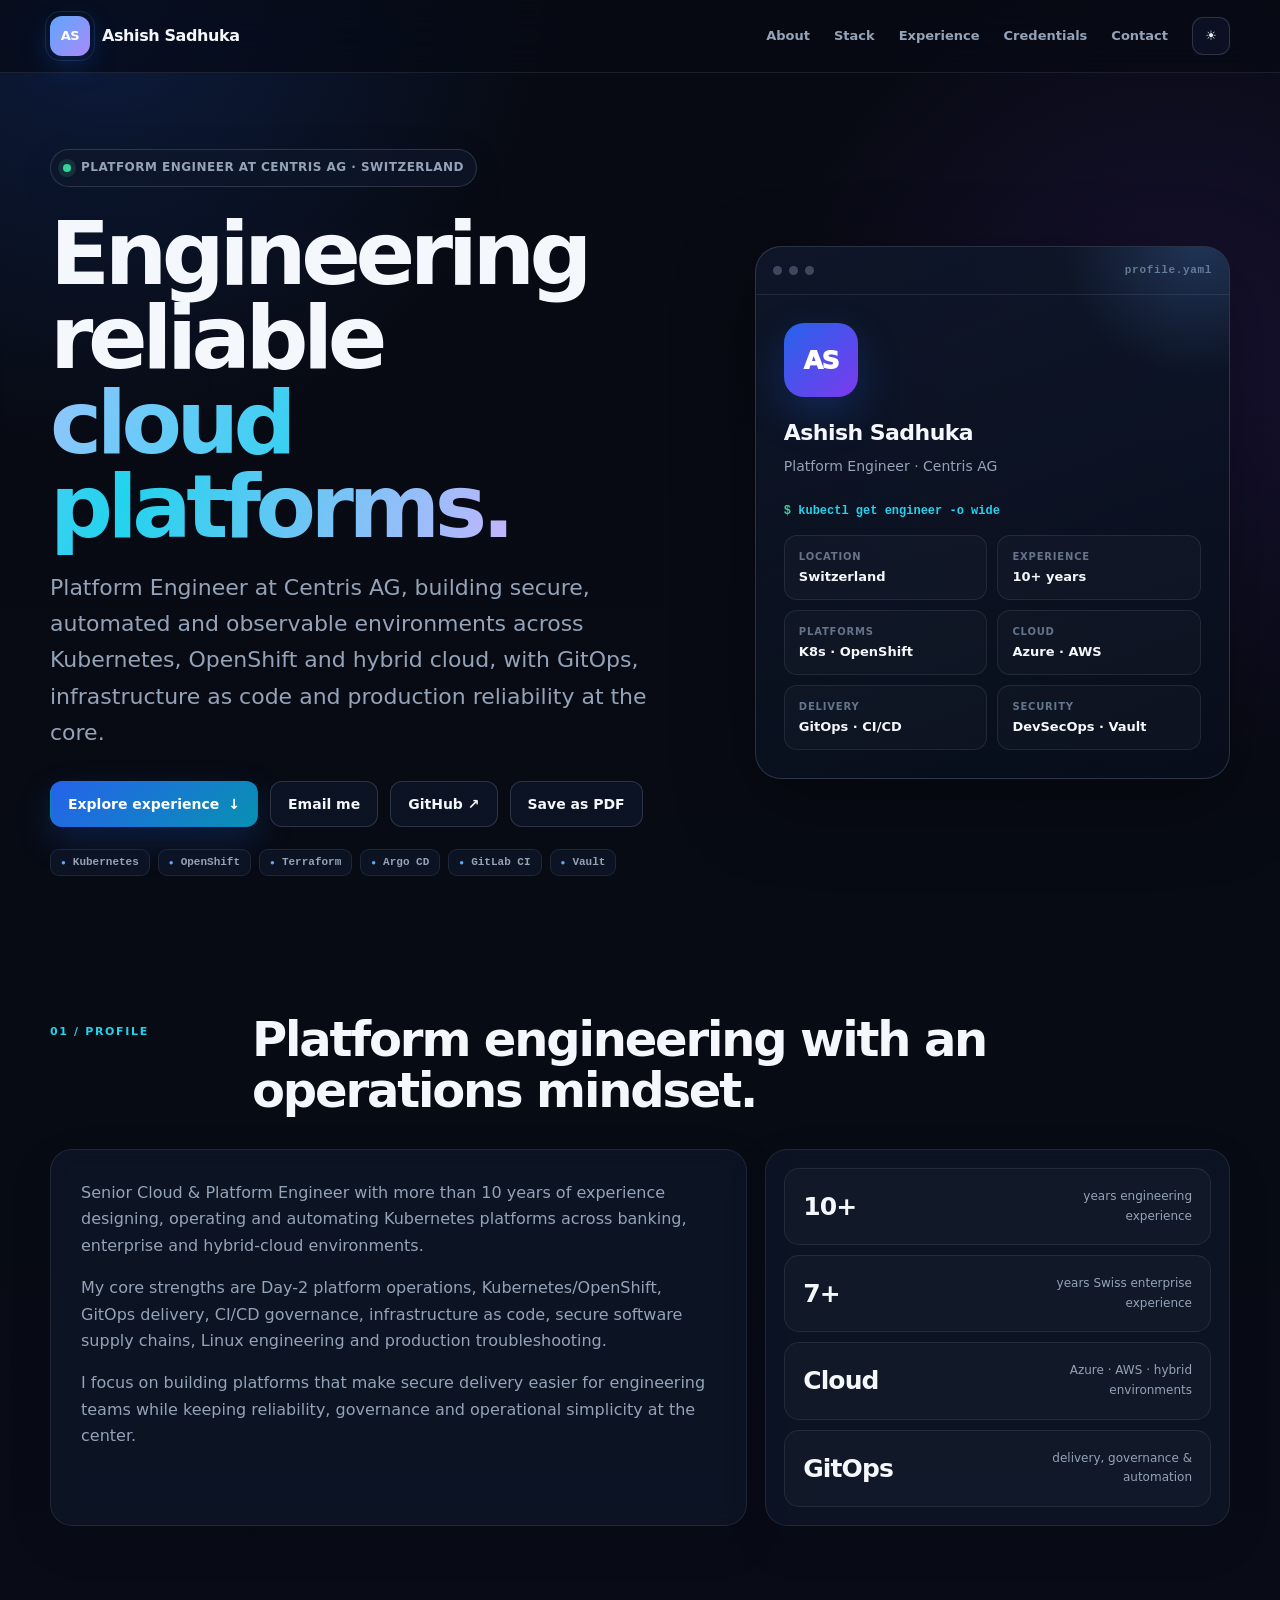
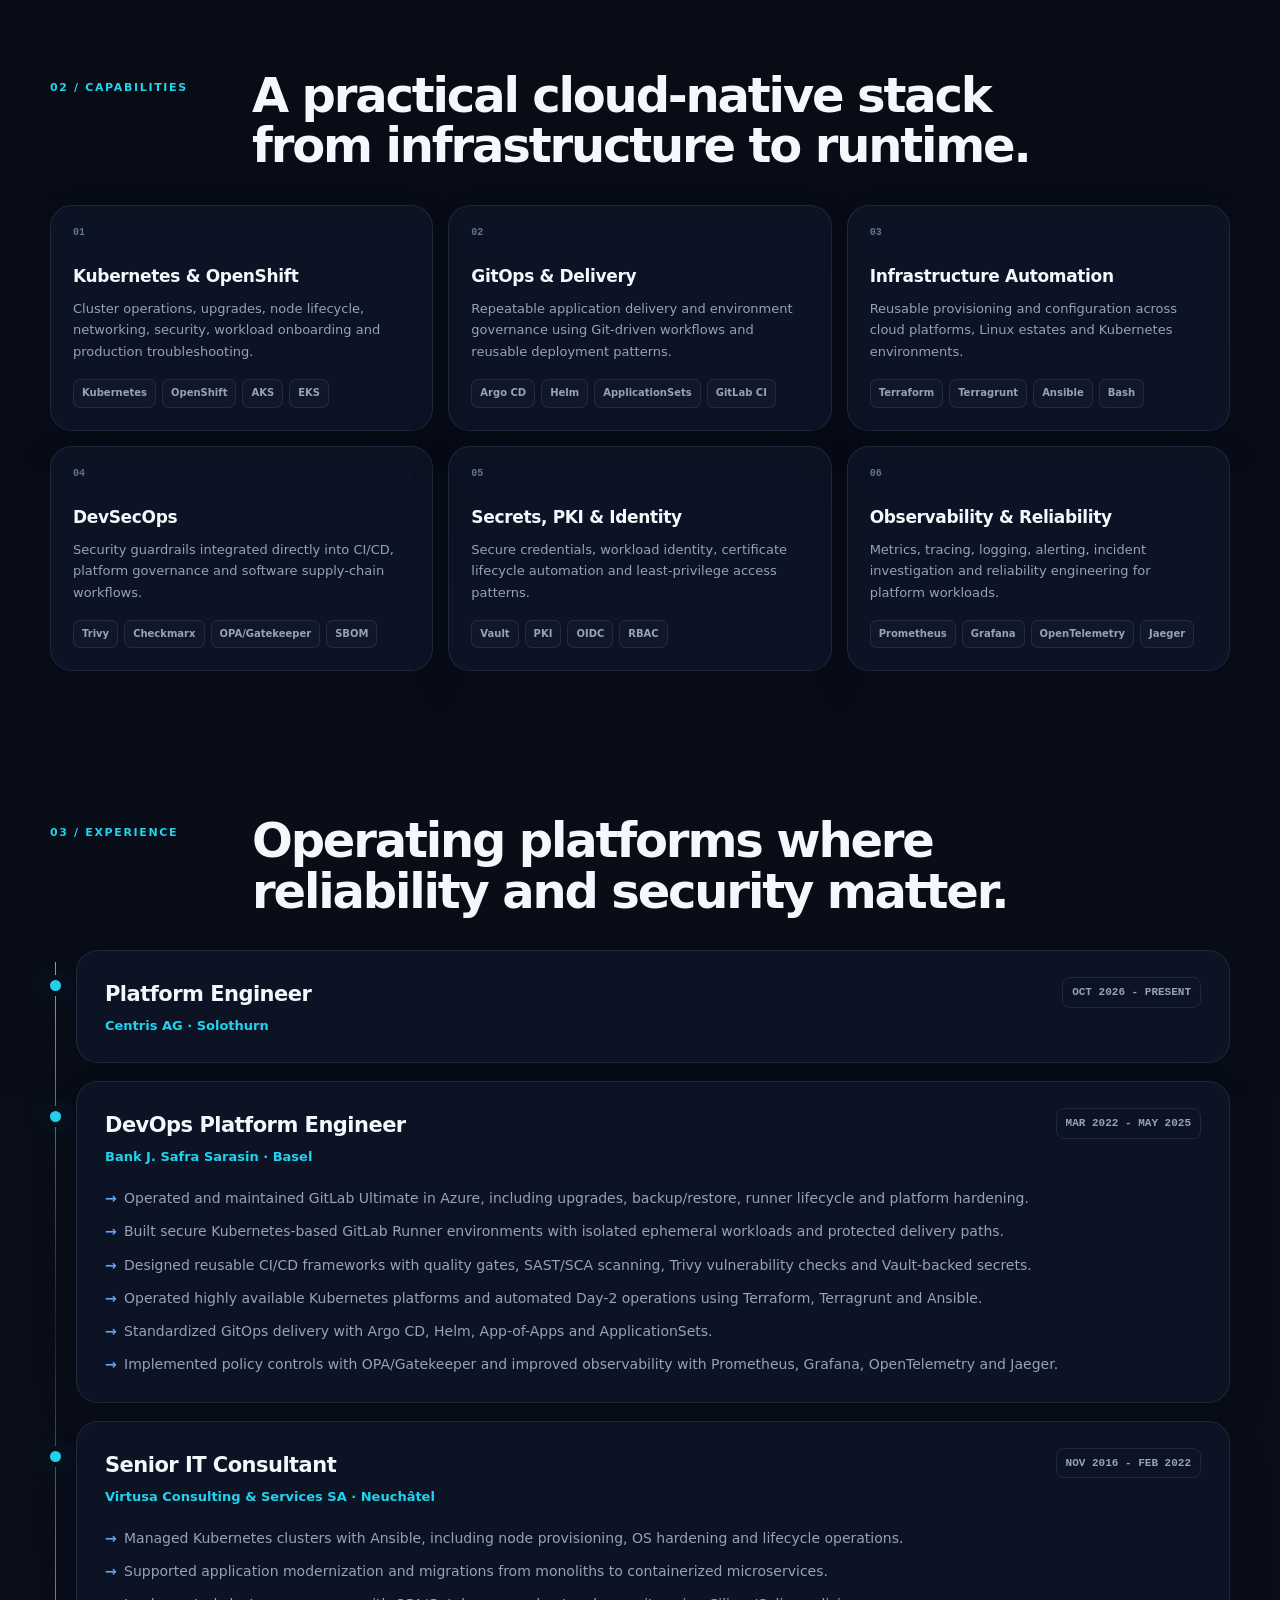
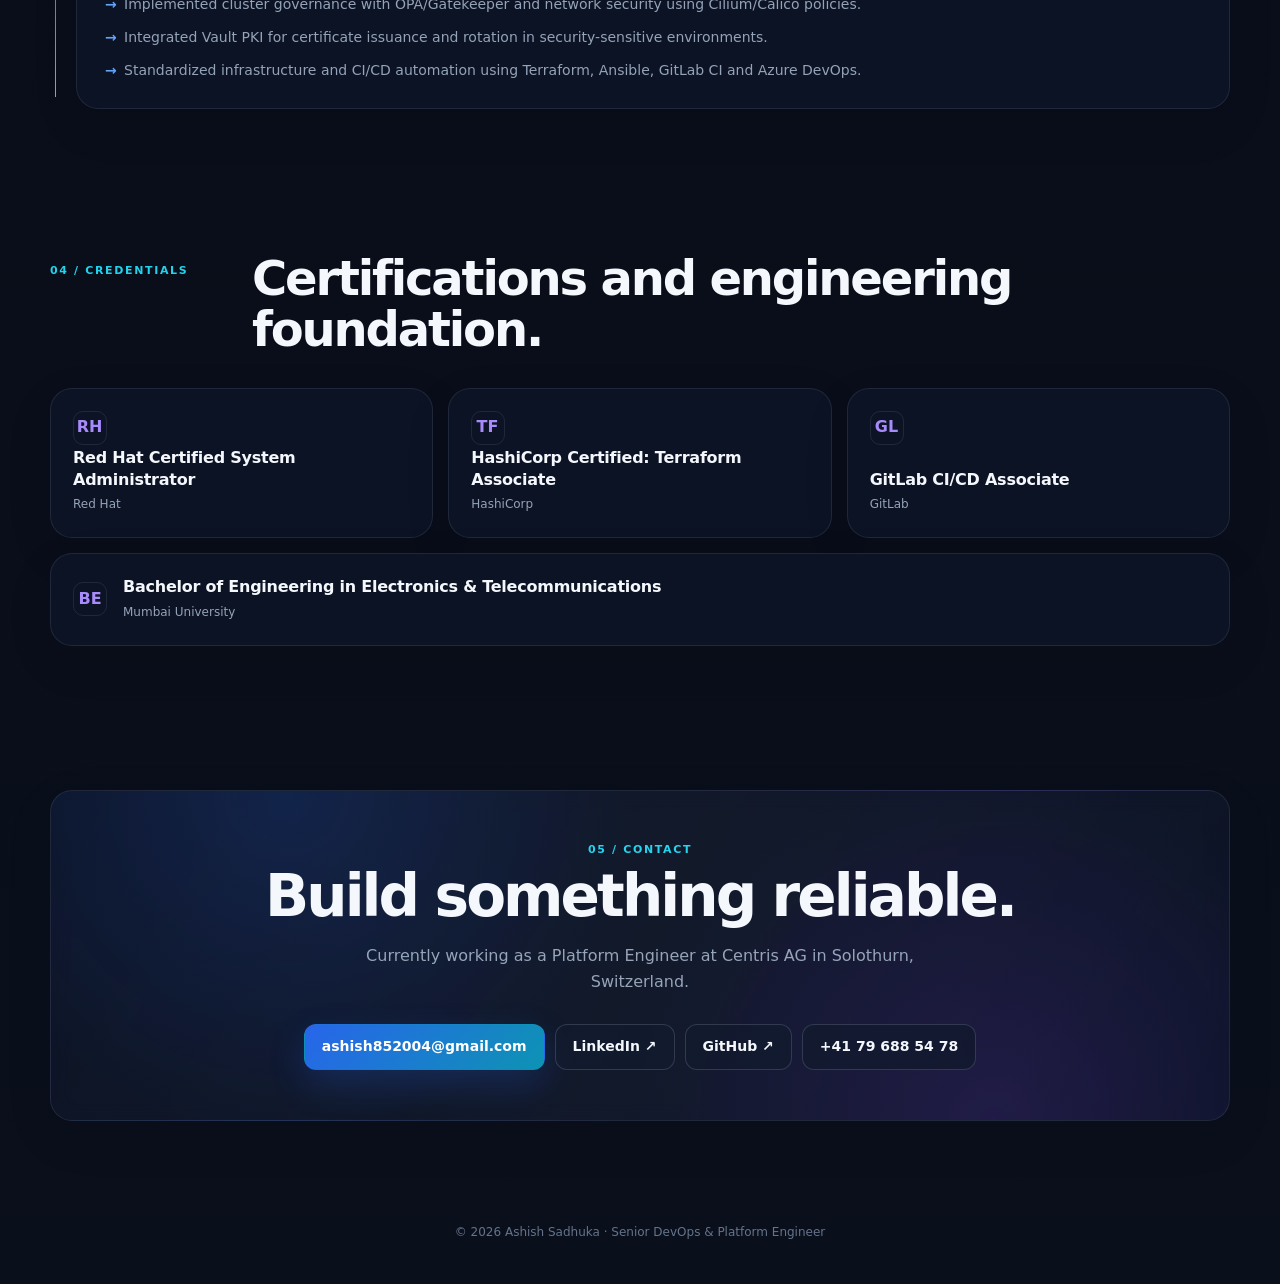
==== commit 9177ac7c: "Add Centris AG Platform Engineer position to resume" ====
--- a/resume.html
+++ b/resume.html
@@ -446,9 +446,9 @@
     <div class="wrap">
       <section class="hero">
         <div>
-          <div class="eyebrow"><span class="dot"></span> Open to senior platform & cloud engineering opportunities</div>
+          <div class="eyebrow"><span class="dot"></span> Platform Engineer at Centris AG · Switzerland</div>
           <h1>Engineering reliable<br><span class="gradient-text">cloud platforms.</span></h1>
-          <p class="hero-sub">Senior DevOps & Platform Engineer building secure, automated and observable environments across Kubernetes, OpenShift and hybrid cloud, with GitOps, infrastructure as code and production reliability at the core.</p>
+          <p class="hero-sub">Platform Engineer at Centris AG, building secure, automated and observable environments across Kubernetes, OpenShift and hybrid cloud, with GitOps, infrastructure as code and production reliability at the core.</p>
           <div class="actions">
             <a class="btn primary" href="#experience">Explore experience <span>↓</span></a>
             <a class="btn" href="mailto:ashish852004@gmail.com">Email me</a>
@@ -469,7 +469,7 @@
             <div class="terminal-body">
               <div class="avatar">AS</div>
               <div class="mini-title">Ashish Sadhuka</div>
-              <div class="mini-role">Senior DevOps & Platform Engineer</div>
+              <div class="mini-role">Platform Engineer · Centris AG</div>
               <div class="command">kubectl get engineer -o wide</div>
               <div class="profile-grid">
                 <div class="profile-cell"><small>Location</small><strong>Switzerland</strong></div>
@@ -531,6 +531,15 @@
           <h2>Operating platforms where reliability and security matter.</h2>
         </div>
         <div class="timeline">
+          <article class="job reveal">
+            <div class="card job-card">
+              <div class="job-head">
+                <div><h3>Platform Engineer</h3><div class="company">Centris AG · Solothurn</div></div>
+                <div class="date">OCT 2026 - PRESENT</div>
+              </div>
+            </div>
+          </article>
+
           <article class="job reveal">
             <div class="card job-card">
               <div class="job-head">
@@ -587,7 +596,7 @@
         <div class="card contact reveal">
           <div class="section-kicker">05 / Contact</div>
           <h2>Build something reliable.</h2>
-          <p>Interested in Senior DevOps, Platform Engineering, Kubernetes, OpenShift, Cloud or DevSecOps opportunities in Switzerland.</p>
+          <p>Currently working as a Platform Engineer at Centris AG in Solothurn, Switzerland.</p>
           <div class="contact-links">
             <a class="btn primary" href="mailto:ashish852004@gmail.com">ashish852004@gmail.com</a>
             <a class="btn" href="https://linkedin.com/in/ashishsadhuka/" target="_blank" rel="noopener">LinkedIn ↗</a>
